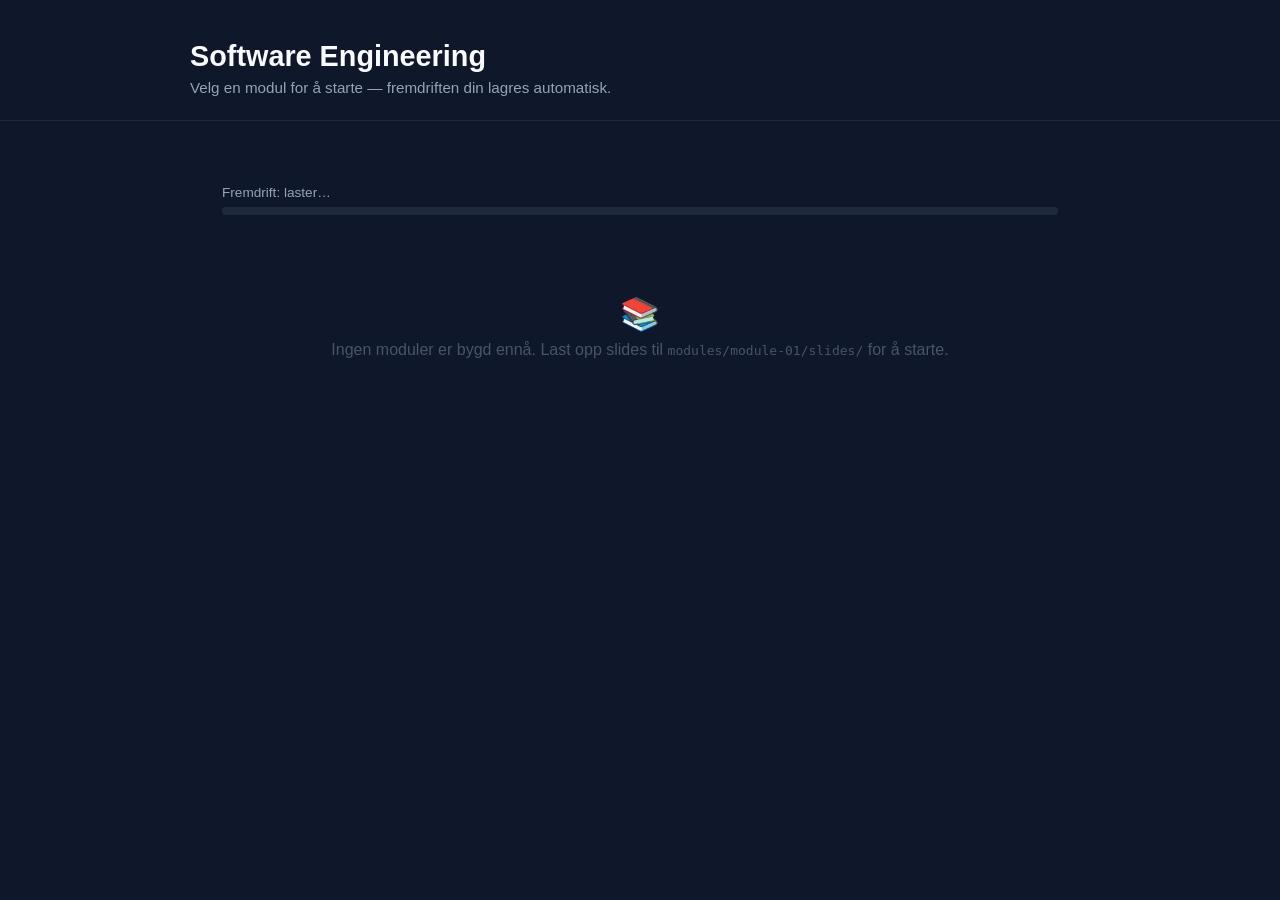
==== index.html @ 3a9dbbe3 "Initial project structure for SE course learning portal Co-Authored-By: Claude Sonnet 4.6 <noreply@a" ====
<!DOCTYPE html>
<html lang="no">
<head>
  <meta charset="UTF-8">
  <meta name="viewport" content="width=device-width, initial-scale=1.0">
  <title>Software Engineering — Læringsportal</title>
  <style>
    * { box-sizing: border-box; margin: 0; padding: 0; }
    body { font-family: -apple-system, BlinkMacSystemFont, 'Segoe UI', sans-serif; background: #0f172a; color: #e2e8f0; min-height: 100vh; }
    header { padding: 2.5rem 2rem 1.5rem; border-bottom: 1px solid #1e293b; }
    header h1 { font-size: 1.8rem; font-weight: 700; color: #f8fafc; }
    header p { margin-top: 0.4rem; color: #94a3b8; font-size: 0.95rem; }
    .container { max-width: 900px; margin: 0 auto; padding: 2rem; }
    .progress-bar-wrapper { margin: 2rem 0 1rem; }
    .progress-bar-wrapper label { font-size: 0.85rem; color: #94a3b8; margin-bottom: 0.4rem; display: block; }
    .progress-bar { background: #1e293b; border-radius: 99px; height: 8px; overflow: hidden; }
    .progress-bar-fill { background: #6366f1; height: 100%; border-radius: 99px; transition: width 0.4s ease; }
    .grid { display: grid; grid-template-columns: repeat(auto-fill, minmax(260px, 1fr)); gap: 1.2rem; margin-top: 2rem; }
    .card { background: #1e293b; border-radius: 12px; padding: 1.5rem; border: 1px solid #334155; transition: border-color 0.2s, transform 0.2s; cursor: pointer; text-decoration: none; color: inherit; display: block; }
    .card:hover { border-color: #6366f1; transform: translateY(-2px); }
    .card.locked { opacity: 0.45; cursor: not-allowed; pointer-events: none; }
    .card-tag { font-size: 0.72rem; font-weight: 600; text-transform: uppercase; letter-spacing: 0.08em; color: #6366f1; margin-bottom: 0.5rem; }
    .card h2 { font-size: 1.05rem; font-weight: 600; color: #f1f5f9; margin-bottom: 0.4rem; }
    .card p { font-size: 0.85rem; color: #94a3b8; line-height: 1.5; }
    .card-footer { margin-top: 1rem; display: flex; align-items: center; gap: 0.5rem; }
    .badge { font-size: 0.75rem; padding: 0.2rem 0.6rem; border-radius: 99px; background: #0f172a; color: #64748b; }
    .badge.done { background: #166534; color: #86efac; }
    .badge.active { background: #1e3a8a; color: #93c5fd; }
    .coming-soon { text-align: center; padding: 3rem 1rem; color: #475569; }
    .coming-soon span { font-size: 2rem; display: block; margin-bottom: 0.5rem; }
  </style>
</head>
<body>
  <header>
    <div style="max-width:900px;margin:0 auto;">
      <h1>Software Engineering</h1>
      <p>Velg en modul for å starte — fremdriften din lagres automatisk.</p>
    </div>
  </header>

  <div class="container">
    <div class="progress-bar-wrapper">
      <label id="progress-label">Fremdrift: laster…</label>
      <div class="progress-bar"><div class="progress-bar-fill" id="progress-fill" style="width:0%"></div></div>
    </div>

    <div class="grid" id="module-grid">
      <!-- Modulkort legges inn her etter hvert som de bygges -->
      <div class="coming-soon" style="grid-column:1/-1;">
        <span>📚</span>
        Ingen moduler er bygd ennå. Last opp slides til <code>modules/module-01/slides/</code> for å starte.
      </div>
    </div>
  </div>

  <script src="assets/js/progress.js"></script>
</body>
</html>
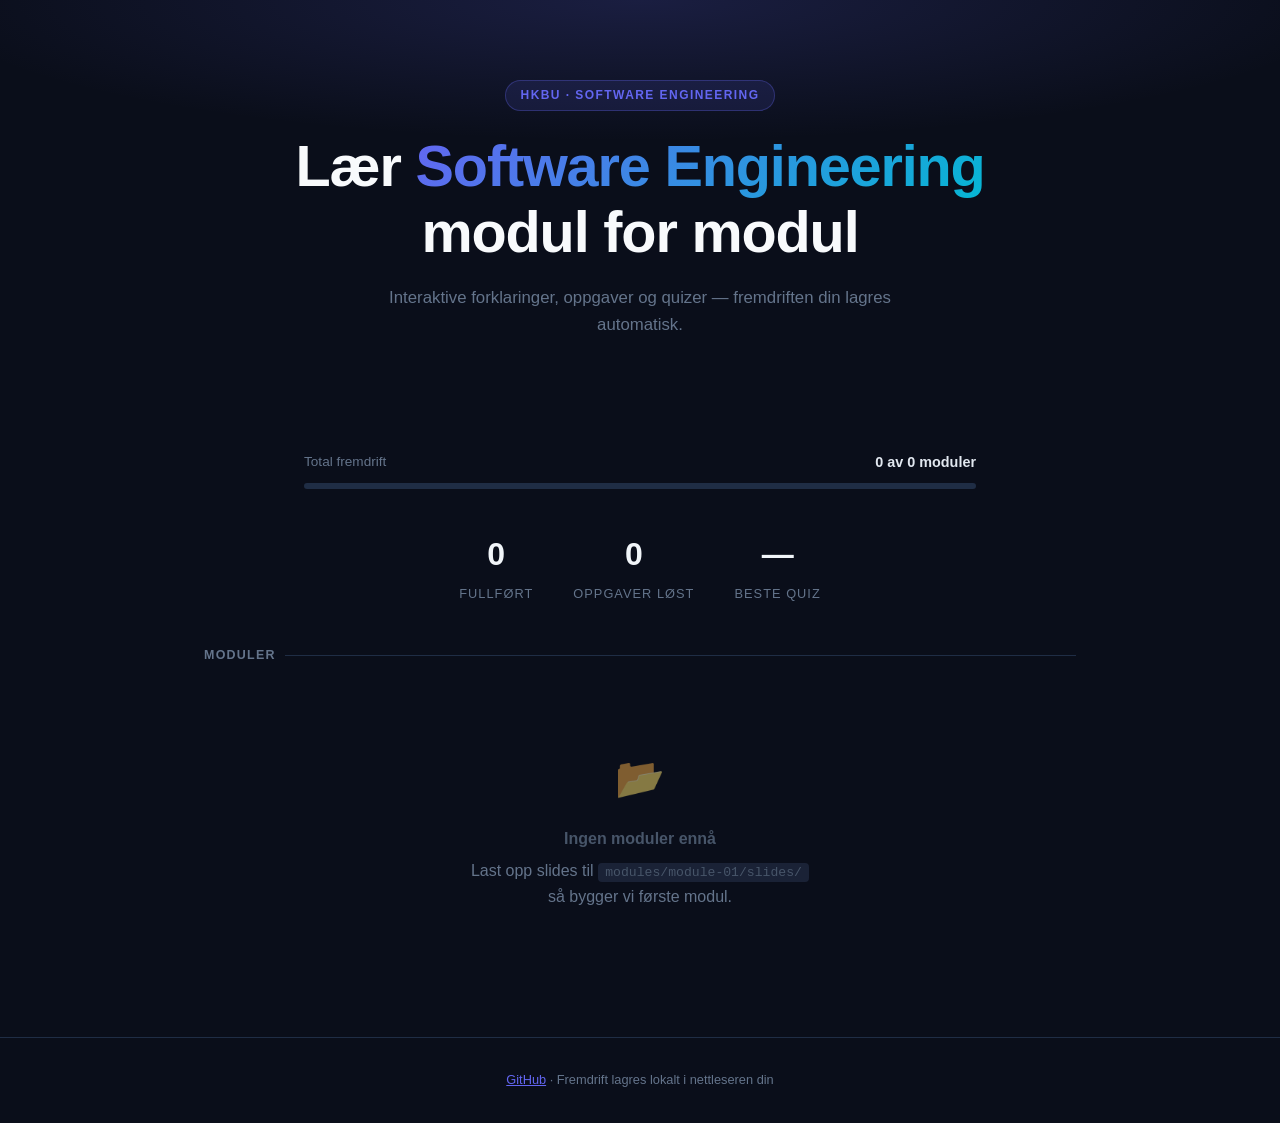
==== commit 7fab2f60: "Redesign landing page — dark hero, module grid, progress stats Co-Authored-By: Claude Sonnet 4.6 <no" ====
--- a/index.html
+++ b/index.html
@@ -3,56 +3,359 @@
 <head>
   <meta charset="UTF-8">
   <meta name="viewport" content="width=device-width, initial-scale=1.0">
-  <title>Software Engineering — Læringsportal</title>
+  <title>Software Engineering</title>
   <style>
-    * { box-sizing: border-box; margin: 0; padding: 0; }
-    body { font-family: -apple-system, BlinkMacSystemFont, 'Segoe UI', sans-serif; background: #0f172a; color: #e2e8f0; min-height: 100vh; }
-    header { padding: 2.5rem 2rem 1.5rem; border-bottom: 1px solid #1e293b; }
-    header h1 { font-size: 1.8rem; font-weight: 700; color: #f8fafc; }
-    header p { margin-top: 0.4rem; color: #94a3b8; font-size: 0.95rem; }
-    .container { max-width: 900px; margin: 0 auto; padding: 2rem; }
-    .progress-bar-wrapper { margin: 2rem 0 1rem; }
-    .progress-bar-wrapper label { font-size: 0.85rem; color: #94a3b8; margin-bottom: 0.4rem; display: block; }
-    .progress-bar { background: #1e293b; border-radius: 99px; height: 8px; overflow: hidden; }
-    .progress-bar-fill { background: #6366f1; height: 100%; border-radius: 99px; transition: width 0.4s ease; }
-    .grid { display: grid; grid-template-columns: repeat(auto-fill, minmax(260px, 1fr)); gap: 1.2rem; margin-top: 2rem; }
-    .card { background: #1e293b; border-radius: 12px; padding: 1.5rem; border: 1px solid #334155; transition: border-color 0.2s, transform 0.2s; cursor: pointer; text-decoration: none; color: inherit; display: block; }
-    .card:hover { border-color: #6366f1; transform: translateY(-2px); }
-    .card.locked { opacity: 0.45; cursor: not-allowed; pointer-events: none; }
-    .card-tag { font-size: 0.72rem; font-weight: 600; text-transform: uppercase; letter-spacing: 0.08em; color: #6366f1; margin-bottom: 0.5rem; }
-    .card h2 { font-size: 1.05rem; font-weight: 600; color: #f1f5f9; margin-bottom: 0.4rem; }
-    .card p { font-size: 0.85rem; color: #94a3b8; line-height: 1.5; }
-    .card-footer { margin-top: 1rem; display: flex; align-items: center; gap: 0.5rem; }
-    .badge { font-size: 0.75rem; padding: 0.2rem 0.6rem; border-radius: 99px; background: #0f172a; color: #64748b; }
-    .badge.done { background: #166534; color: #86efac; }
-    .badge.active { background: #1e3a8a; color: #93c5fd; }
-    .coming-soon { text-align: center; padding: 3rem 1rem; color: #475569; }
-    .coming-soon span { font-size: 2rem; display: block; margin-bottom: 0.5rem; }
+    :root {
+      --bg: #0a0e1a;
+      --surface: #111827;
+      --surface2: #1a2236;
+      --border: #1f2d45;
+      --accent: #6366f1;
+      --accent2: #06b6d4;
+      --text: #e2e8f0;
+      --muted: #64748b;
+      --success: #22c55e;
+      --warn: #f59e0b;
+    }
+    *, *::before, *::after { box-sizing: border-box; margin: 0; padding: 0; }
+    body {
+      font-family: -apple-system, BlinkMacSystemFont, 'Inter', 'Segoe UI', sans-serif;
+      background: var(--bg);
+      color: var(--text);
+      min-height: 100vh;
+      line-height: 1.6;
+    }
+
+    /* ── HERO ── */
+    .hero {
+      padding: 5rem 2rem 4rem;
+      text-align: center;
+      position: relative;
+      overflow: hidden;
+    }
+    .hero::before {
+      content: '';
+      position: absolute;
+      inset: 0;
+      background: radial-gradient(ellipse 80% 50% at 50% 0%, rgba(99,102,241,.18) 0%, transparent 70%);
+      pointer-events: none;
+    }
+    .hero-tag {
+      display: inline-block;
+      font-size: 0.75rem;
+      font-weight: 600;
+      letter-spacing: .12em;
+      text-transform: uppercase;
+      color: var(--accent);
+      background: rgba(99,102,241,.12);
+      border: 1px solid rgba(99,102,241,.3);
+      padding: .3rem .9rem;
+      border-radius: 99px;
+      margin-bottom: 1.4rem;
+    }
+    .hero h1 {
+      font-size: clamp(2.2rem, 5vw, 3.6rem);
+      font-weight: 800;
+      line-height: 1.15;
+      letter-spacing: -.02em;
+      color: #f8fafc;
+    }
+    .hero h1 span {
+      background: linear-gradient(135deg, var(--accent), var(--accent2));
+      -webkit-background-clip: text;
+      -webkit-text-fill-color: transparent;
+      background-clip: text;
+    }
+    .hero-sub {
+      margin: 1.2rem auto 0;
+      max-width: 560px;
+      font-size: 1.05rem;
+      color: var(--muted);
+    }
+
+    /* ── OVERALL PROGRESS ── */
+    .progress-section {
+      max-width: 720px;
+      margin: 3rem auto 0;
+      padding: 0 1.5rem;
+    }
+    .progress-header {
+      display: flex;
+      justify-content: space-between;
+      align-items: center;
+      margin-bottom: .6rem;
+    }
+    .progress-header span { font-size: .85rem; color: var(--muted); }
+    .progress-header strong { font-size: .9rem; color: var(--text); }
+    .track {
+      height: 6px;
+      background: var(--border);
+      border-radius: 99px;
+      overflow: hidden;
+    }
+    .track-fill {
+      height: 100%;
+      background: linear-gradient(90deg, var(--accent), var(--accent2));
+      border-radius: 99px;
+      transition: width .5s cubic-bezier(.4,0,.2,1);
+    }
+
+    /* ── STATS ROW ── */
+    .stats {
+      display: flex;
+      justify-content: center;
+      gap: 2.5rem;
+      padding: 2.5rem 1.5rem;
+      max-width: 720px;
+      margin: 0 auto;
+    }
+    .stat { text-align: center; }
+    .stat-num {
+      font-size: 2rem;
+      font-weight: 700;
+      color: #f1f5f9;
+      display: block;
+    }
+    .stat-label { font-size: .8rem; color: var(--muted); text-transform: uppercase; letter-spacing: .08em; }
+
+    /* ── SECTION LABEL ── */
+    .section-label {
+      max-width: 920px;
+      margin: 0 auto;
+      padding: 0 1.5rem 1rem;
+      font-size: .78rem;
+      font-weight: 600;
+      text-transform: uppercase;
+      letter-spacing: .1em;
+      color: var(--muted);
+      display: flex;
+      align-items: center;
+      gap: .6rem;
+    }
+    .section-label::after {
+      content: '';
+      flex: 1;
+      height: 1px;
+      background: var(--border);
+    }
+
+    /* ── MODULE GRID ── */
+    .grid {
+      display: grid;
+      grid-template-columns: repeat(auto-fill, minmax(280px, 1fr));
+      gap: 1rem;
+      max-width: 920px;
+      margin: 0 auto;
+      padding: 0 1.5rem 4rem;
+    }
+
+    .card {
+      background: var(--surface);
+      border: 1px solid var(--border);
+      border-radius: 14px;
+      padding: 1.5rem;
+      cursor: pointer;
+      text-decoration: none;
+      color: inherit;
+      display: flex;
+      flex-direction: column;
+      gap: .75rem;
+      transition: border-color .18s, transform .18s, box-shadow .18s;
+      position: relative;
+      overflow: hidden;
+    }
+    .card::before {
+      content: '';
+      position: absolute;
+      top: 0; left: 0; right: 0;
+      height: 2px;
+      background: linear-gradient(90deg, var(--accent), var(--accent2));
+      opacity: 0;
+      transition: opacity .18s;
+    }
+    .card:hover { border-color: rgba(99,102,241,.5); transform: translateY(-3px); box-shadow: 0 8px 32px rgba(0,0,0,.35); }
+    .card:hover::before { opacity: 1; }
+
+    .card.locked {
+      opacity: .4;
+      cursor: not-allowed;
+      pointer-events: none;
+    }
+    .card.done { border-color: rgba(34,197,94,.25); }
+    .card.done::before { background: linear-gradient(90deg, var(--success), #16a34a); opacity: 1; }
+    .card.active { border-color: rgba(99,102,241,.4); }
+
+    .card-top { display: flex; justify-content: space-between; align-items: flex-start; }
+    .card-num {
+      font-size: .72rem;
+      font-weight: 700;
+      letter-spacing: .1em;
+      text-transform: uppercase;
+      color: var(--accent);
+      background: rgba(99,102,241,.1);
+      padding: .2rem .6rem;
+      border-radius: 4px;
+    }
+    .card-status {
+      font-size: .72rem;
+      padding: .2rem .6rem;
+      border-radius: 99px;
+      font-weight: 600;
+    }
+    .card-status.done { background: rgba(34,197,94,.12); color: var(--success); }
+    .card-status.active { background: rgba(99,102,241,.12); color: #a5b4fc; }
+    .card-status.locked-label { background: var(--surface2); color: var(--muted); }
+
+    .card h2 { font-size: 1rem; font-weight: 600; color: #f1f5f9; line-height: 1.4; }
+    .card p { font-size: .85rem; color: var(--muted); line-height: 1.55; flex: 1; }
+
+    .card-footer {
+      display: flex;
+      gap: .5rem;
+      flex-wrap: wrap;
+      padding-top: .5rem;
+      border-top: 1px solid var(--border);
+    }
+    .pill {
+      font-size: .72rem;
+      padding: .18rem .55rem;
+      border-radius: 99px;
+      background: var(--surface2);
+      color: var(--muted);
+      display: flex;
+      align-items: center;
+      gap: .3rem;
+    }
+
+    .card-progress { height: 3px; background: var(--border); border-radius: 99px; overflow: hidden; }
+    .card-progress-fill { height: 100%; background: linear-gradient(90deg, var(--accent), var(--accent2)); border-radius: 99px; }
+
+    /* ── EMPTY STATE ── */
+    .empty {
+      grid-column: 1 / -1;
+      text-align: center;
+      padding: 4rem 1rem;
+      color: var(--muted);
+    }
+    .empty-icon { font-size: 2.5rem; margin-bottom: 1rem; display: block; opacity: .5; }
+    .empty h3 { font-size: 1rem; font-weight: 600; color: #475569; margin-bottom: .4rem; }
+    .empty code { font-size: .82rem; color: #475569; background: var(--surface2); padding: .15rem .45rem; border-radius: 4px; }
+
+    /* ── FOOTER ── */
+    footer {
+      text-align: center;
+      padding: 2rem;
+      font-size: .8rem;
+      color: var(--muted);
+      border-top: 1px solid var(--border);
+    }
+    footer a { color: var(--accent); }
   </style>
 </head>
 <body>
-  <header>
-    <div style="max-width:900px;margin:0 auto;">
-      <h1>Software Engineering</h1>
-      <p>Velg en modul for å starte — fremdriften din lagres automatisk.</p>
+
+  <div class="hero">
+    <div class="hero-tag">HKBU · Software Engineering</div>
+    <h1>Lær <span>Software Engineering</span><br>modul for modul</h1>
+    <p class="hero-sub">Interaktive forklaringer, oppgaver og quizer — fremdriften din lagres automatisk.</p>
+  </div>
+
+  <div class="progress-section">
+    <div class="progress-header">
+      <span>Total fremdrift</span>
+      <strong id="progress-text">0 av 0 moduler</strong>
     </div>
-  </header>
-
-  <div class="container">
-    <div class="progress-bar-wrapper">
-      <label id="progress-label">Fremdrift: laster…</label>
-      <div class="progress-bar"><div class="progress-bar-fill" id="progress-fill" style="width:0%"></div></div>
-    </div>
-
-    <div class="grid" id="module-grid">
-      <!-- Modulkort legges inn her etter hvert som de bygges -->
-      <div class="coming-soon" style="grid-column:1/-1;">
-        <span>📚</span>
-        Ingen moduler er bygd ennå. Last opp slides til <code>modules/module-01/slides/</code> for å starte.
-      </div>
+    <div class="track"><div class="track-fill" id="track-fill" style="width:0%"></div></div>
+  </div>
+
+  <div class="stats">
+    <div class="stat"><span class="stat-num" id="stat-done">0</span><span class="stat-label">Fullført</span></div>
+    <div class="stat"><span class="stat-num" id="stat-exercises">0</span><span class="stat-label">Oppgaver løst</span></div>
+    <div class="stat"><span class="stat-num" id="stat-quiz">—</span><span class="stat-label">Beste quiz</span></div>
+  </div>
+
+  <div class="section-label">Moduler</div>
+
+  <div class="grid" id="module-grid">
+    <!-- Module cards injected by JS or added statically as modules are built -->
+    <div class="empty">
+      <span class="empty-icon">📂</span>
+      <h3>Ingen moduler ennå</h3>
+      <p>Last opp slides til <code>modules/module-01/slides/</code><br>så bygger vi første modul.</p>
     </div>
   </div>
 
-  <script src="assets/js/progress.js"></script>
+  <footer>
+    <a href="https://github.com/Veggis1077/software-engineering-course" target="_blank">GitHub</a> ·
+    Fremdrift lagres lokalt i nettleseren din
+  </footer>
+
+  <script>
+    const STORAGE_KEY = 'se-progress-v1';
+
+    // Module definitions — add entries here as modules are built
+    const MODULES = [
+      // { id: 'mod01', num: '01', title: 'Introduction & Processes', desc: 'Hva er software engineering? Prosesser og livssyklus.', path: 'modules/module-01/', exercises: 5, quizQuestions: 10 },
+    ];
+
+    function getProgress() {
+      try { return JSON.parse(localStorage.getItem(STORAGE_KEY)) || {}; } catch { return {}; }
+    }
+
+    function renderModules() {
+      const grid = document.getElementById('module-grid');
+      const progress = getProgress();
+
+      if (!MODULES.length) return; // keep empty state
+
+      grid.innerHTML = '';
+      let doneCount = 0, totalExercises = 0, doneExercises = 0, bestQuiz = null;
+
+      MODULES.forEach((mod, i) => {
+        const p = progress[mod.id] || {};
+        const exDone = (p.doneExercises || []).length;
+        const finished = p.finished || false;
+        const isActive = !finished && (i === 0 || progress[MODULES[i-1]?.id]?.finished);
+        const isLocked = i > 0 && !progress[MODULES[i-1]?.id]?.finished && !finished;
+        const quizScore = p.quizScore != null ? Math.round(p.quizScore / (p.quizTotal||1) * 100) : null;
+
+        if (finished) doneCount++;
+        totalExercises += mod.exercises || 0;
+        doneExercises += exDone;
+        if (quizScore != null && (bestQuiz === null || quizScore > bestQuiz)) bestQuiz = quizScore;
+
+        const pct = mod.exercises ? Math.round(exDone / mod.exercises * 100) : 0;
+
+        const statusLabel = finished ? 'Fullført' : isActive ? 'Aktiv' : 'Låst';
+        const statusClass = finished ? 'done' : isActive ? 'active' : 'locked-label';
+        const cardClass = finished ? 'done' : isActive ? 'active' : 'locked';
+
+        grid.innerHTML += `
+          <a href="${mod.path}" class="card ${cardClass}">
+            <div class="card-top">
+              <span class="card-num">Modul ${mod.num}</span>
+              <span class="card-status ${statusClass}">${statusLabel}</span>
+            </div>
+            <h2>${mod.title}</h2>
+            <p>${mod.desc}</p>
+            <div class="card-progress"><div class="card-progress-fill" style="width:${pct}%"></div></div>
+            <div class="card-footer">
+              <span class="pill">📝 ${exDone}/${mod.exercises} oppgaver</span>
+              ${quizScore != null ? `<span class="pill">🎯 Quiz ${quizScore}%</span>` : `<span class="pill">📊 ${mod.quizQuestions} spørsmål</span>`}
+            </div>
+          </a>`;
+      });
+
+      // Update stats
+      const total = MODULES.length;
+      document.getElementById('track-fill').style.width = total ? (doneCount/total*100)+'%' : '0%';
+      document.getElementById('progress-text').textContent = `${doneCount} av ${total} moduler`;
+      document.getElementById('stat-done').textContent = doneCount;
+      document.getElementById('stat-exercises').textContent = `${doneExercises}/${totalExercises}`;
+      document.getElementById('stat-quiz').textContent = bestQuiz != null ? bestQuiz+'%' : '—';
+    }
+
+    renderModules();
+  </script>
 </body>
 </html>
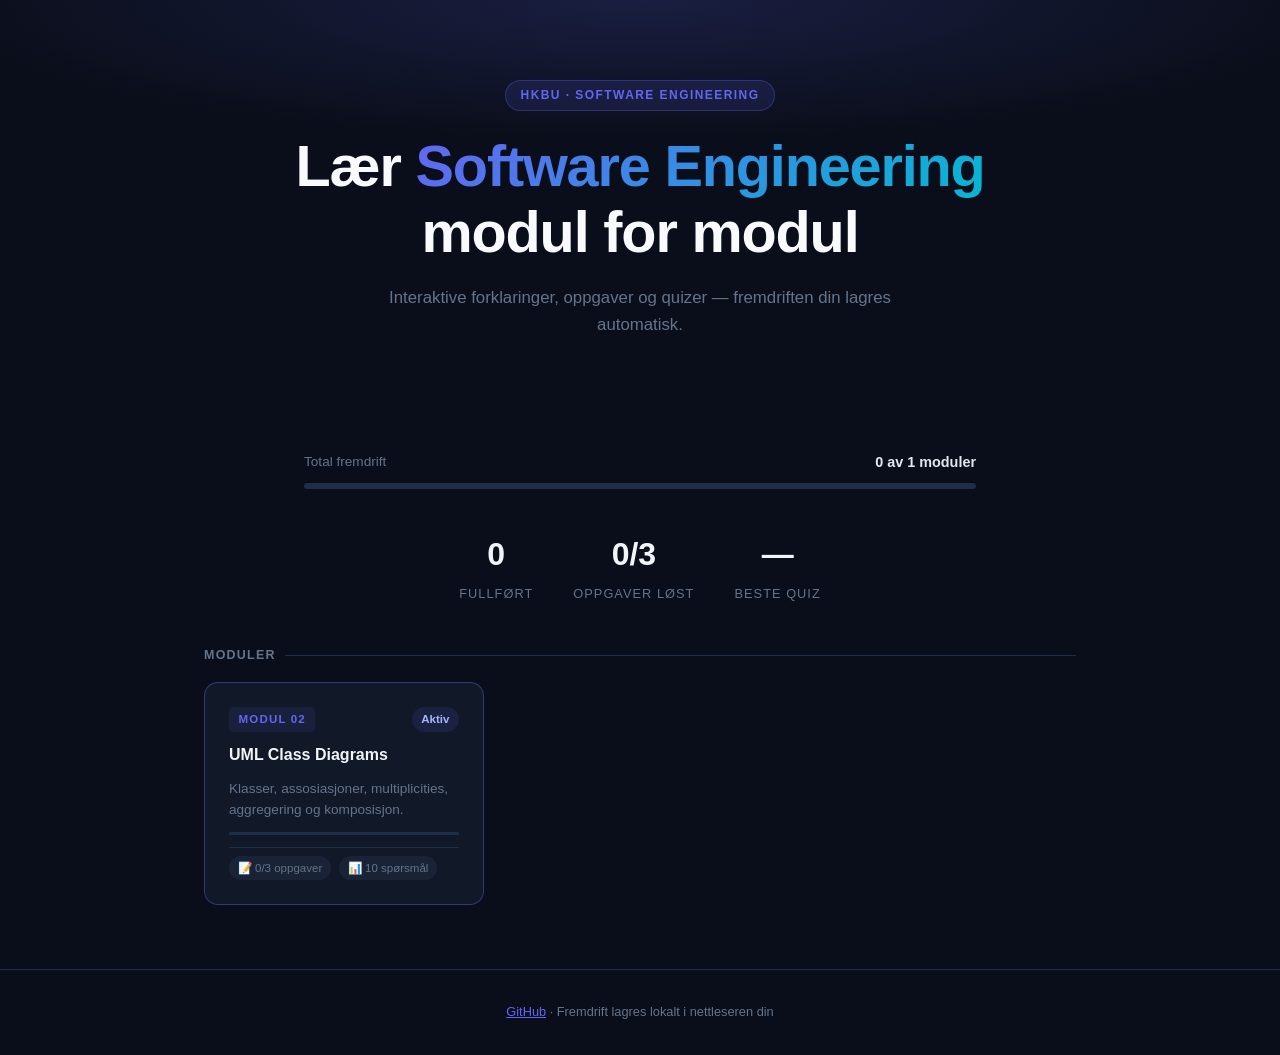
==== commit 60a42e58: "Add interactive Module 2 — UML Class Diagrams Co-Authored-By: Claude Sonnet 4.6 <noreply@anthropic.c" ====
--- a/index.html
+++ b/index.html
@@ -295,7 +295,7 @@
 
     // Module definitions — add entries here as modules are built
     const MODULES = [
-      // { id: 'mod01', num: '01', title: 'Introduction & Processes', desc: 'Hva er software engineering? Prosesser og livssyklus.', path: 'modules/module-01/', exercises: 5, quizQuestions: 10 },
+      { id: 'mod02', num: '02', title: 'UML Class Diagrams', desc: 'Klasser, assosiasjoner, multiplicities, aggregering og komposisjon.', path: 'modules/module-02/', exercises: 3, quizQuestions: 10 },
     ];
 
     function getProgress() {
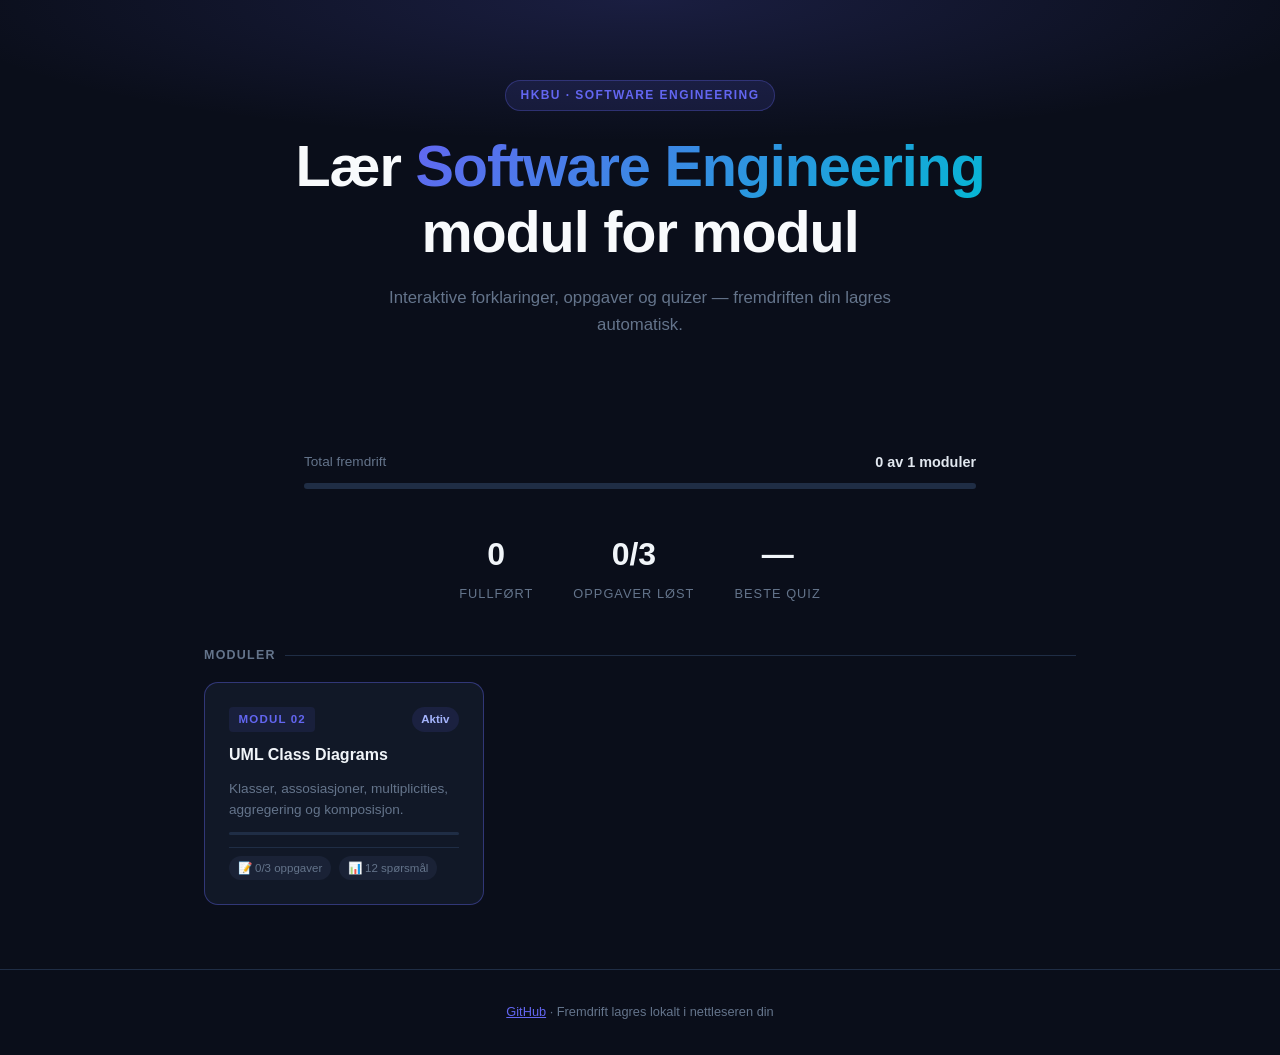
==== commit 7c6f845f: "Add missing exam-critical UML notation to module 2 Five gaps identified from L2-3 transcription and " ====
--- a/index.html
+++ b/index.html
@@ -295,7 +295,7 @@
 
     // Module definitions — add entries here as modules are built
     const MODULES = [
-      { id: 'mod02', num: '02', title: 'UML Class Diagrams', desc: 'Klasser, assosiasjoner, multiplicities, aggregering og komposisjon.', path: 'modules/module-02/', exercises: 3, quizQuestions: 10 },
+      { id: 'mod02', num: '02', title: 'UML Class Diagrams', desc: 'Klasser, assosiasjoner, multiplicities, aggregering og komposisjon.', path: 'modules/module-02/', exercises: 3, quizQuestions: 12 },
     ];
 
     function getProgress() {
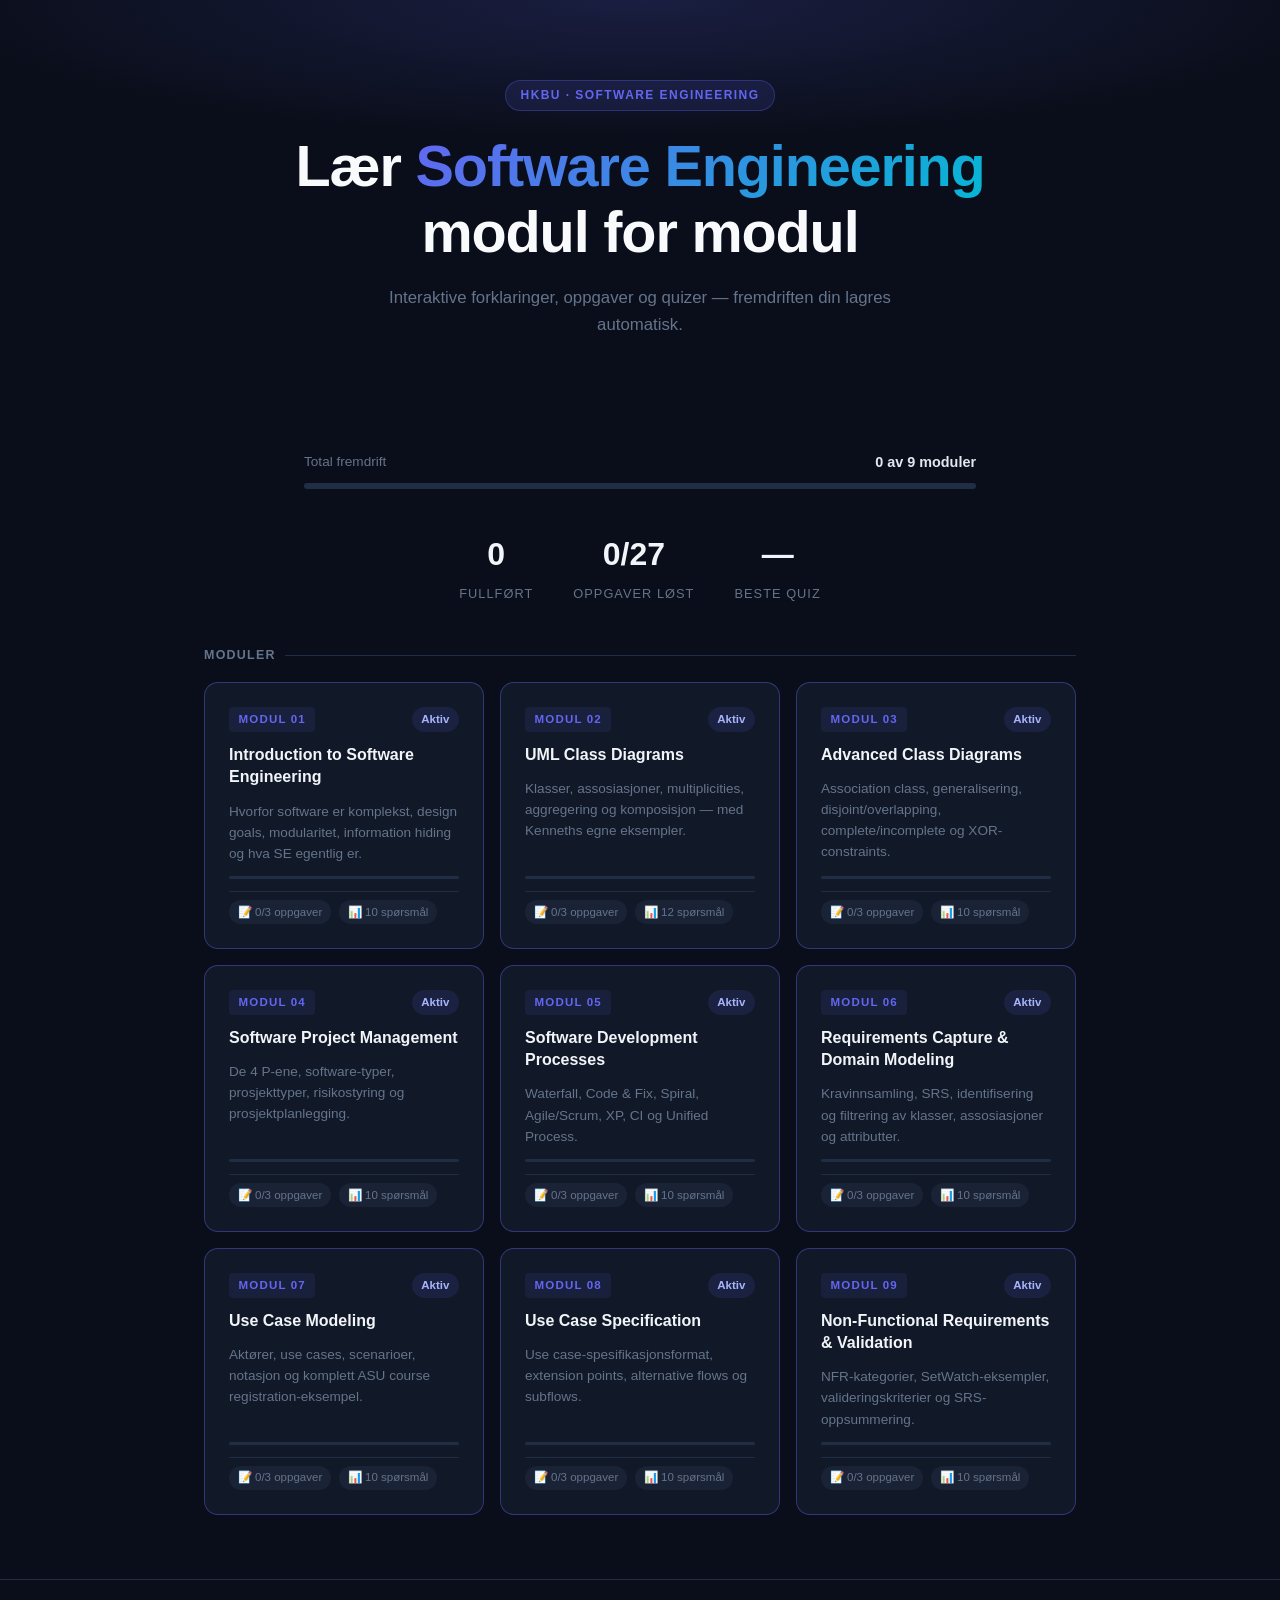
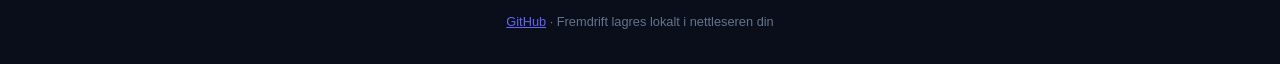
==== commit fc35139b: "Add all 8 remaining modules (01, 03–09) Each module built from the actual lecture transcriptions wit" ====
--- a/index.html
+++ b/index.html
@@ -295,7 +295,15 @@
 
     // Module definitions — add entries here as modules are built
     const MODULES = [
-      { id: 'mod02', num: '02', title: 'UML Class Diagrams', desc: 'Klasser, assosiasjoner, multiplicities, aggregering og komposisjon.', path: 'modules/module-02/', exercises: 3, quizQuestions: 12 },
+      { id: 'mod01', num: '01', title: 'Introduction to Software Engineering', desc: 'Hvorfor software er komplekst, design goals, modularitet, information hiding og hva SE egentlig er.', path: 'modules/module-01/', exercises: 3, quizQuestions: 10 },
+      { id: 'mod02', num: '02', title: 'UML Class Diagrams', desc: 'Klasser, assosiasjoner, multiplicities, aggregering og komposisjon — med Kenneths egne eksempler.', path: 'modules/module-02/', exercises: 3, quizQuestions: 12 },
+      { id: 'mod03', num: '03', title: 'Advanced Class Diagrams', desc: 'Association class, generalisering, disjoint/overlapping, complete/incomplete og XOR-constraints.', path: 'modules/module-03/', exercises: 3, quizQuestions: 10 },
+      { id: 'mod04', num: '04', title: 'Software Project Management', desc: 'De 4 P-ene, software-typer, prosjekttyper, risikostyring og prosjektplanlegging.', path: 'modules/module-04/', exercises: 3, quizQuestions: 10 },
+      { id: 'mod05', num: '05', title: 'Software Development Processes', desc: 'Waterfall, Code & Fix, Spiral, Agile/Scrum, XP, CI og Unified Process.', path: 'modules/module-05/', exercises: 3, quizQuestions: 10 },
+      { id: 'mod06', num: '06', title: 'Requirements Capture & Domain Modeling', desc: 'Kravinnsamling, SRS, identifisering og filtrering av klasser, assosiasjoner og attributter.', path: 'modules/module-06/', exercises: 3, quizQuestions: 10 },
+      { id: 'mod07', num: '07', title: 'Use Case Modeling', desc: 'Aktører, use cases, scenarioer, notasjon og komplett ASU course registration-eksempel.', path: 'modules/module-07/', exercises: 3, quizQuestions: 10 },
+      { id: 'mod08', num: '08', title: 'Use Case Specification', desc: 'Use case-spesifikasjonsformat, extension points, alternative flows og subflows.', path: 'modules/module-08/', exercises: 3, quizQuestions: 10 },
+      { id: 'mod09', num: '09', title: 'Non-Functional Requirements & Validation', desc: 'NFR-kategorier, SetWatch-eksempler, valideringskriterier og SRS-oppsummering.', path: 'modules/module-09/', exercises: 3, quizQuestions: 10 },
     ];
 
     function getProgress() {
@@ -306,7 +314,7 @@
       const grid = document.getElementById('module-grid');
       const progress = getProgress();
 
-      if (!MODULES.length) return; // keep empty state
+      if (!MODULES.length) return;
 
       grid.innerHTML = '';
       let doneCount = 0, totalExercises = 0, doneExercises = 0, bestQuiz = null;
@@ -314,9 +322,10 @@
       MODULES.forEach((mod, i) => {
         const p = progress[mod.id] || {};
         const exDone = (p.doneExercises || []).length;
-        const finished = p.finished || false;
-        const isActive = !finished && (i === 0 || progress[MODULES[i-1]?.id]?.finished);
-        const isLocked = i > 0 && !progress[MODULES[i-1]?.id]?.finished && !finished;
+        const quizDone = p.quizDone || false;
+        const finished = p.finished || (quizDone && exDone >= (mod.exercises || 0));
+        const isActive = !finished;
+        const isLocked = false;
         const quizScore = p.quizScore != null ? Math.round(p.quizScore / (p.quizTotal||1) * 100) : null;
 
         if (finished) doneCount++;
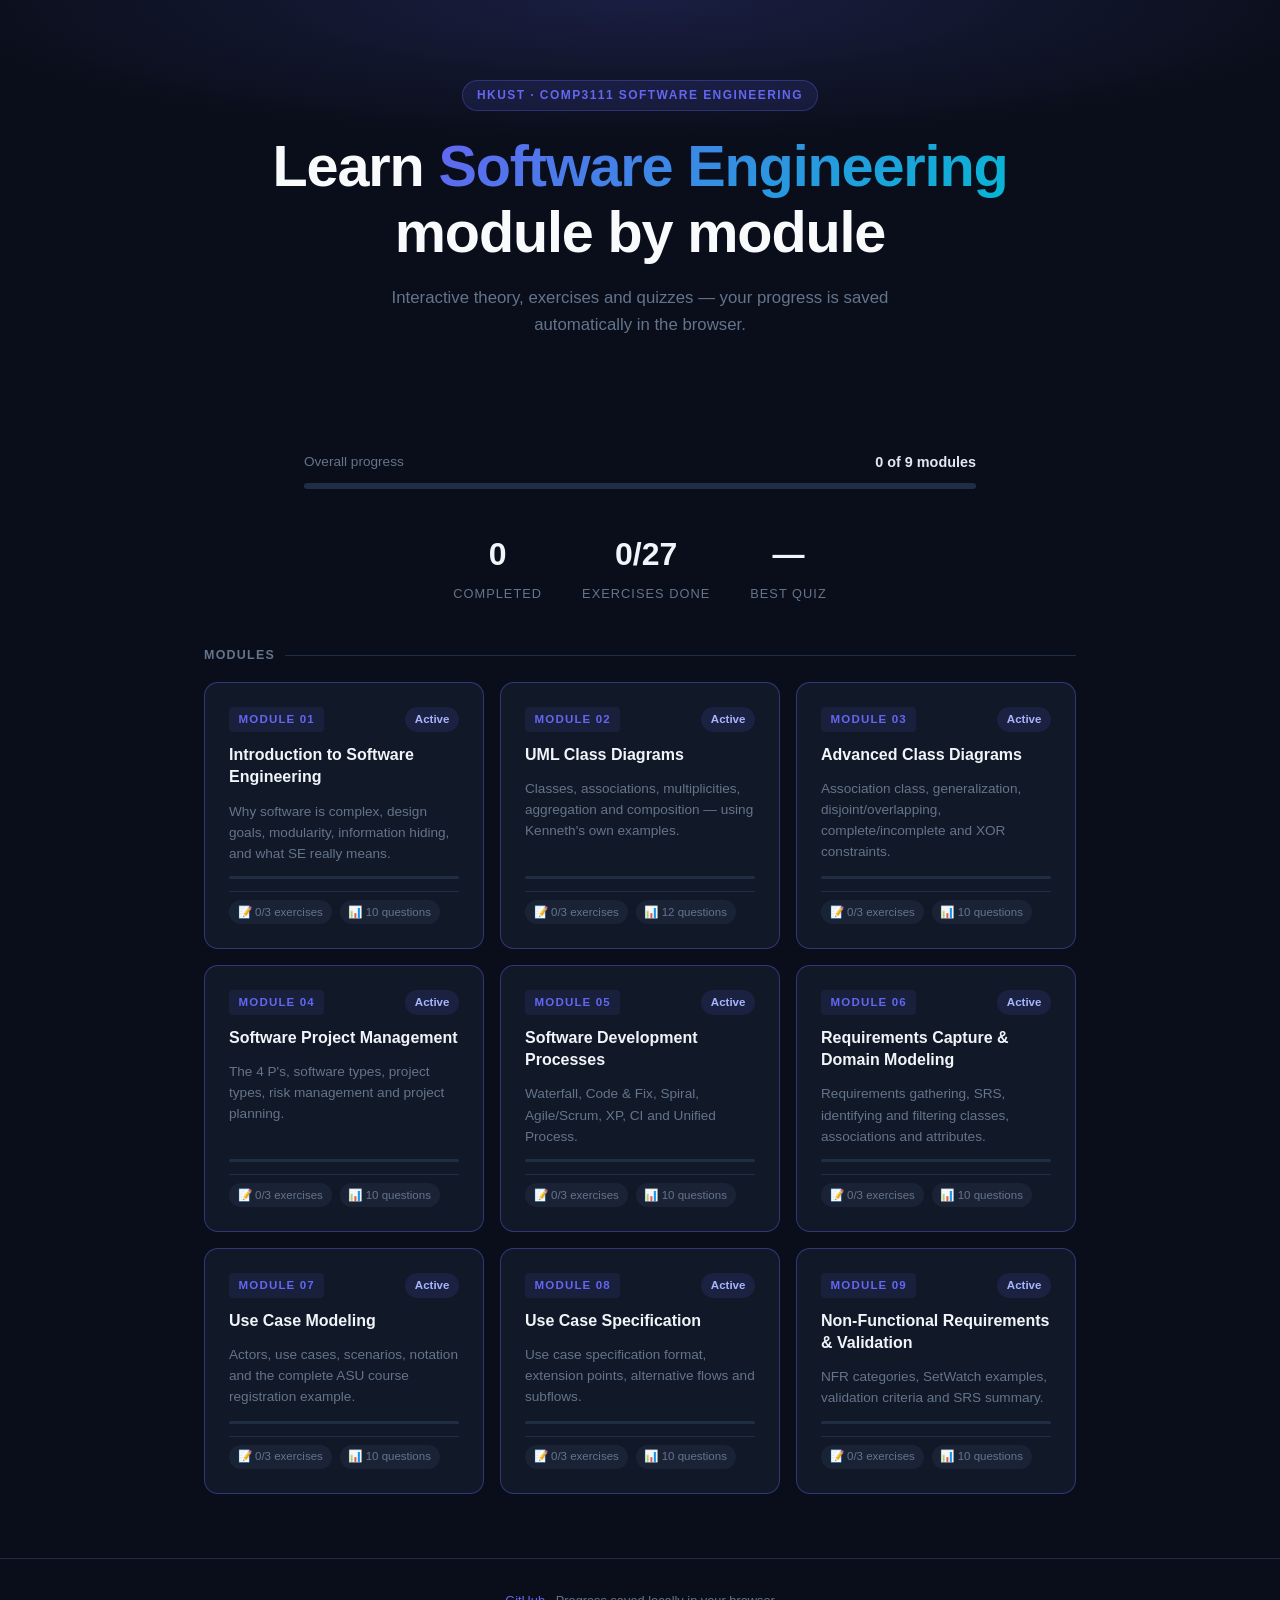
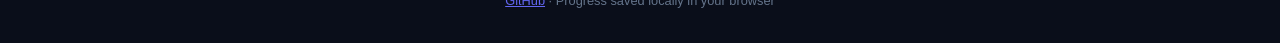
==== commit 8ea6f801: "Fix HKBU → HKUST, translate landing page and module UI to English - index.html: HKUST branding, all " ====
--- a/index.html
+++ b/index.html
@@ -255,39 +255,32 @@
 <body>
 
   <div class="hero">
-    <div class="hero-tag">HKBU · Software Engineering</div>
-    <h1>Lær <span>Software Engineering</span><br>modul for modul</h1>
-    <p class="hero-sub">Interaktive forklaringer, oppgaver og quizer — fremdriften din lagres automatisk.</p>
+    <div class="hero-tag">HKUST · COMP3111 Software Engineering</div>
+    <h1>Learn <span>Software Engineering</span><br>module by module</h1>
+    <p class="hero-sub">Interactive theory, exercises and quizzes — your progress is saved automatically in the browser.</p>
   </div>
 
   <div class="progress-section">
     <div class="progress-header">
-      <span>Total fremdrift</span>
-      <strong id="progress-text">0 av 0 moduler</strong>
+      <span>Overall progress</span>
+      <strong id="progress-text">0 of 0 modules</strong>
     </div>
     <div class="track"><div class="track-fill" id="track-fill" style="width:0%"></div></div>
   </div>
 
   <div class="stats">
-    <div class="stat"><span class="stat-num" id="stat-done">0</span><span class="stat-label">Fullført</span></div>
-    <div class="stat"><span class="stat-num" id="stat-exercises">0</span><span class="stat-label">Oppgaver løst</span></div>
-    <div class="stat"><span class="stat-num" id="stat-quiz">—</span><span class="stat-label">Beste quiz</span></div>
+    <div class="stat"><span class="stat-num" id="stat-done">0</span><span class="stat-label">Completed</span></div>
+    <div class="stat"><span class="stat-num" id="stat-exercises">0</span><span class="stat-label">Exercises done</span></div>
+    <div class="stat"><span class="stat-num" id="stat-quiz">—</span><span class="stat-label">Best quiz</span></div>
   </div>
 
-  <div class="section-label">Moduler</div>
-
-  <div class="grid" id="module-grid">
-    <!-- Module cards injected by JS or added statically as modules are built -->
-    <div class="empty">
-      <span class="empty-icon">📂</span>
-      <h3>Ingen moduler ennå</h3>
-      <p>Last opp slides til <code>modules/module-01/slides/</code><br>så bygger vi første modul.</p>
-    </div>
-  </div>
+  <div class="section-label">Modules</div>
+
+  <div class="grid" id="module-grid"></div>
 
   <footer>
     <a href="https://github.com/Veggis1077/software-engineering-course" target="_blank">GitHub</a> ·
-    Fremdrift lagres lokalt i nettleseren din
+    Progress saved locally in your browser
   </footer>
 
   <script>
@@ -295,15 +288,15 @@
 
     // Module definitions — add entries here as modules are built
     const MODULES = [
-      { id: 'mod01', num: '01', title: 'Introduction to Software Engineering', desc: 'Hvorfor software er komplekst, design goals, modularitet, information hiding og hva SE egentlig er.', path: 'modules/module-01/', exercises: 3, quizQuestions: 10 },
-      { id: 'mod02', num: '02', title: 'UML Class Diagrams', desc: 'Klasser, assosiasjoner, multiplicities, aggregering og komposisjon — med Kenneths egne eksempler.', path: 'modules/module-02/', exercises: 3, quizQuestions: 12 },
-      { id: 'mod03', num: '03', title: 'Advanced Class Diagrams', desc: 'Association class, generalisering, disjoint/overlapping, complete/incomplete og XOR-constraints.', path: 'modules/module-03/', exercises: 3, quizQuestions: 10 },
-      { id: 'mod04', num: '04', title: 'Software Project Management', desc: 'De 4 P-ene, software-typer, prosjekttyper, risikostyring og prosjektplanlegging.', path: 'modules/module-04/', exercises: 3, quizQuestions: 10 },
-      { id: 'mod05', num: '05', title: 'Software Development Processes', desc: 'Waterfall, Code & Fix, Spiral, Agile/Scrum, XP, CI og Unified Process.', path: 'modules/module-05/', exercises: 3, quizQuestions: 10 },
-      { id: 'mod06', num: '06', title: 'Requirements Capture & Domain Modeling', desc: 'Kravinnsamling, SRS, identifisering og filtrering av klasser, assosiasjoner og attributter.', path: 'modules/module-06/', exercises: 3, quizQuestions: 10 },
-      { id: 'mod07', num: '07', title: 'Use Case Modeling', desc: 'Aktører, use cases, scenarioer, notasjon og komplett ASU course registration-eksempel.', path: 'modules/module-07/', exercises: 3, quizQuestions: 10 },
-      { id: 'mod08', num: '08', title: 'Use Case Specification', desc: 'Use case-spesifikasjonsformat, extension points, alternative flows og subflows.', path: 'modules/module-08/', exercises: 3, quizQuestions: 10 },
-      { id: 'mod09', num: '09', title: 'Non-Functional Requirements & Validation', desc: 'NFR-kategorier, SetWatch-eksempler, valideringskriterier og SRS-oppsummering.', path: 'modules/module-09/', exercises: 3, quizQuestions: 10 },
+      { id: 'mod01', num: '01', title: 'Introduction to Software Engineering', desc: 'Why software is complex, design goals, modularity, information hiding, and what SE really means.', path: 'modules/module-01/', exercises: 3, quizQuestions: 10 },
+      { id: 'mod02', num: '02', title: 'UML Class Diagrams', desc: 'Classes, associations, multiplicities, aggregation and composition — using Kenneth\'s own examples.', path: 'modules/module-02/', exercises: 3, quizQuestions: 12 },
+      { id: 'mod03', num: '03', title: 'Advanced Class Diagrams', desc: 'Association class, generalization, disjoint/overlapping, complete/incomplete and XOR constraints.', path: 'modules/module-03/', exercises: 3, quizQuestions: 10 },
+      { id: 'mod04', num: '04', title: 'Software Project Management', desc: 'The 4 P\'s, software types, project types, risk management and project planning.', path: 'modules/module-04/', exercises: 3, quizQuestions: 10 },
+      { id: 'mod05', num: '05', title: 'Software Development Processes', desc: 'Waterfall, Code & Fix, Spiral, Agile/Scrum, XP, CI and Unified Process.', path: 'modules/module-05/', exercises: 3, quizQuestions: 10 },
+      { id: 'mod06', num: '06', title: 'Requirements Capture & Domain Modeling', desc: 'Requirements gathering, SRS, identifying and filtering classes, associations and attributes.', path: 'modules/module-06/', exercises: 3, quizQuestions: 10 },
+      { id: 'mod07', num: '07', title: 'Use Case Modeling', desc: 'Actors, use cases, scenarios, notation and the complete ASU course registration example.', path: 'modules/module-07/', exercises: 3, quizQuestions: 10 },
+      { id: 'mod08', num: '08', title: 'Use Case Specification', desc: 'Use case specification format, extension points, alternative flows and subflows.', path: 'modules/module-08/', exercises: 3, quizQuestions: 10 },
+      { id: 'mod09', num: '09', title: 'Non-Functional Requirements & Validation', desc: 'NFR categories, SetWatch examples, validation criteria and SRS summary.', path: 'modules/module-09/', exercises: 3, quizQuestions: 10 },
     ];
 
     function getProgress() {
@@ -335,22 +328,22 @@
 
         const pct = mod.exercises ? Math.round(exDone / mod.exercises * 100) : 0;
 
-        const statusLabel = finished ? 'Fullført' : isActive ? 'Aktiv' : 'Låst';
+        const statusLabel = finished ? 'Done' : isActive ? 'Active' : 'Locked';
         const statusClass = finished ? 'done' : isActive ? 'active' : 'locked-label';
         const cardClass = finished ? 'done' : isActive ? 'active' : 'locked';
 
         grid.innerHTML += `
           <a href="${mod.path}" class="card ${cardClass}">
             <div class="card-top">
-              <span class="card-num">Modul ${mod.num}</span>
+              <span class="card-num">Module ${mod.num}</span>
               <span class="card-status ${statusClass}">${statusLabel}</span>
             </div>
             <h2>${mod.title}</h2>
             <p>${mod.desc}</p>
             <div class="card-progress"><div class="card-progress-fill" style="width:${pct}%"></div></div>
             <div class="card-footer">
-              <span class="pill">📝 ${exDone}/${mod.exercises} oppgaver</span>
-              ${quizScore != null ? `<span class="pill">🎯 Quiz ${quizScore}%</span>` : `<span class="pill">📊 ${mod.quizQuestions} spørsmål</span>`}
+              <span class="pill">📝 ${exDone}/${mod.exercises} exercises</span>
+              ${quizScore != null ? `<span class="pill">🎯 Quiz ${quizScore}%</span>` : `<span class="pill">📊 ${mod.quizQuestions} questions</span>`}
             </div>
           </a>`;
       });
@@ -358,7 +351,7 @@
       // Update stats
       const total = MODULES.length;
       document.getElementById('track-fill').style.width = total ? (doneCount/total*100)+'%' : '0%';
-      document.getElementById('progress-text').textContent = `${doneCount} av ${total} moduler`;
+      document.getElementById('progress-text').textContent = `${doneCount} of ${total} modules`;
       document.getElementById('stat-done').textContent = doneCount;
       document.getElementById('stat-exercises').textContent = `${doneExercises}/${totalExercises}`;
       document.getElementById('stat-quiz').textContent = bestQuiz != null ? bestQuiz+'%' : '—';
